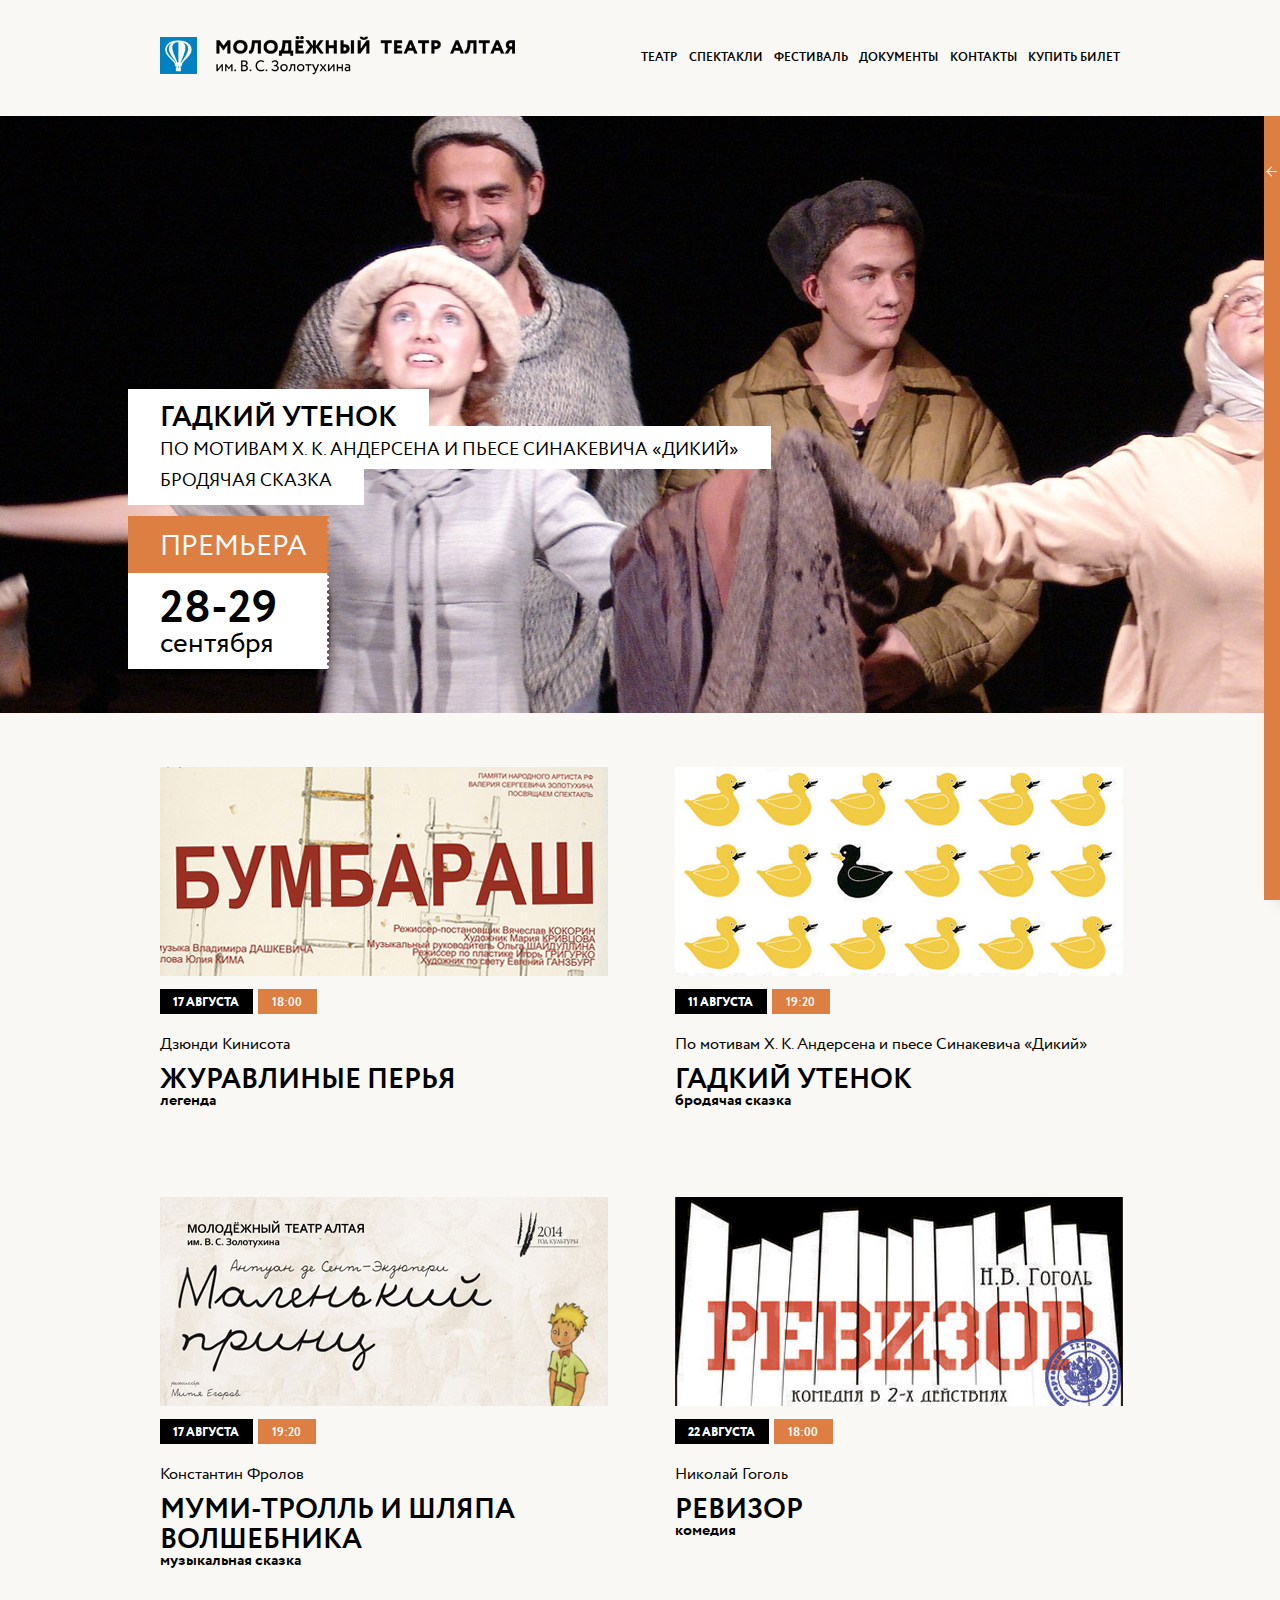
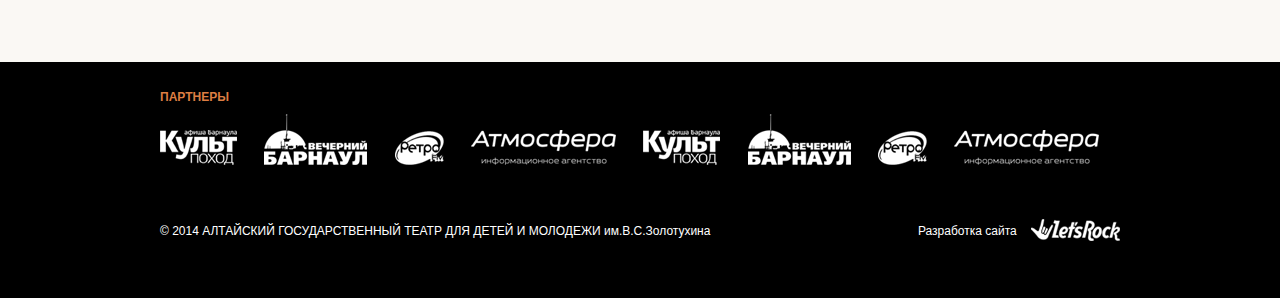
==== index.html @ ebe9d244 "original" ====
﻿<!DOCTYPE html>
<html>
<head>
	<title>Молодежный театр Алтая</title>
	<meta http-equiv="content-type" content="text/html; charset=utf-8">
	<meta name="viewport" content="width=1024, user-scalable=yes">
	<link href="./favicon.ico" rel="shortcut icon" type="image/x-icon">
	<link href="./css/style.css" rel="stylesheet" type="text/css" title="compact">
	<link href="./css/jqueryui.css" rel="stylesheet" type="text/css" title="compact">
	<link href="./css/jscrollpane.css" rel="stylesheet" type="text/css" title="compact">
	<script type="text/javascript" src="./js/jquery.js"></script>
	<script type="text/javascript" src="./js/jqueryui.js"></script>
	<script type="text/javascript" src="./js/jscrollpane.js"></script>
	<script type="text/javascript" src="./js/easing.js"></script>
	<script type="text/javascript" src="./js/mousewheel.js"></script>
	<script type="text/javascript" src="./js/slides.js"></script>
	<script type="text/javascript" src="./js/dynamic.js"></script>
</head>
<body>
	<div class="wrapper">
		<div class="header">
			<div>
				<a href="#" class="logo"><span><img src="./img/logo_icon.png" width="37" height="222" alt=""></span></a>
				<ul>
					<li><a href="#">Театр</a></li>
					<li><a href="#">Спектакли</a></li>
					<li><a href="#">Фестиваль</a></li>
					<li><a href="#">Документы</a></li>
					<li><a href="#">Контакты</a></li>
					<li><a href="#">Купить билет</a></li>
				</ul>
			</div>
		</div>
		<div class="introduction">
			<a href="#"></a>
			<div>
				<img src="./pic/introduction.jpg" width="1920" height="597" alt="">
				<div class="title">
					<h1>Гадкий утенок</h1>
					<h3>По мотивам Х. К. Андерсена и пьесе Синакевича «Дикий»</h3>
					<p>Бродячая сказка</p>
				</div>
				<div class="data">
					<h6>Премьера</h6>
					<h2>28-29 <span>сентября</span></h2>
				</div>
			</div>
		</div>
		<div class="list">
			<div>
				<div class="cover">
					<a href="#"><img src="./pic/list1.jpg" width="448" height="209" alt=""></a>
				</div>
				<h6><strong>17 августа</strong> <span>18:00</span></h6>
				<div class="title">
					<a href="#">
						<h5>Дзюнди Кинисота</h5>
						<h2>Журавлиные перья</h2>
						<p>легенда</p>
					</a>
				</div>
			</div>
			<div>
				<div class="cover">
					<a href="#"><img src="./pic/list2.jpg" width="448" height="209" alt=""></a>
				</div>
				<h6><strong>11 августа</strong> <span>19:20</span></h6>
				<div class="title">
					<a href="#">
						<h5>По мотивам Х. К. Андерсена и пьесе Синакевича «Дикий»</h5>
						<h2>Гадкий утенок</h2>
						<p>бродячая сказка</p>
					</a>
				</div>
			</div>
			<div>
				<div class="cover">
					<a href="#"><img src="./pic/list3.jpg" width="448" height="209" alt=""></a>
				</div>
				<h6><strong>17 августа</strong> <span>19:20</span></h6>
				<div class="title">
					<a href="#">
						<h5>Константин Фролов</h5>
						<h2>Муми-тролль и шляпа волшебника</h2>
						<p>музыкальная сказка</p>
					</a>
				</div>
			</div>
			<div>
				<div class="cover">
					<a href="#"><img src="./pic/list4.jpg" width="448" height="209" alt=""></a>
				</div>
				<h6><strong>22 августа</strong> <span>18:00</span></h6>
				<div class="title">
					<a href="#">
						<h5>Николай Гоголь</h5>
						<h2>Ревизор</h2>
						<p>комедия</p>
					</a>
				</div>
			</div>
		</div>
	</div>
	<div class="footer">
		<div>
			<div class="partners">
				<h3>Партнеры</h3>
				<div>
					<div>
						<a href="#"><img src="./pic/partner1.png" width="77" height="70" alt=""></a>
					</div>
					<div>
						<a href="#"><img src="./pic/partner2.png" width="103" height="102" alt=""></a>
					</div>
					<div>
						<a href="#"><img src="./pic/partner3.png" width="49" height="68" alt=""></a>
					</div>
					<div>
						<a href="#"><img src="./pic/partner4.png" width="145" height="70" alt=""></a>
					</div>
					<div>
						<a href="#"><img src="./pic/partner1.png" width="77" height="70" alt=""></a>
					</div>
					<div>
						<a href="#"><img src="./pic/partner2.png" width="103" height="102" alt=""></a>
					</div>
					<div>
						<a href="#"><img src="./pic/partner3.png" width="49" height="68" alt=""></a>
					</div>
					<div>
						<a href="#"><img src="./pic/partner4.png" width="145" height="70" alt=""></a>
					</div>
				</div>
			</div>
			<div class="information">
				<p>© 2014 <span>Алтайский государственный театр для детей и молодежи</span> им.В.С.Золотухина</p>
				<h5>Разработка сайта <a href="http://letsrock.pro" target="_blank"><img src="./img/letsrock_logo.png" width="89" height="22" alt=""></a></h5>
			</div>
		</div>
	</div>
	<div class="panel">
		<div>
			<div>
				<div class="calendar">
					<h2>Афиша</h2>
					<div>
						<div class="date"></div>
						<h5><a href="#">Расписание спектаклей</a></h5>
					</div>
				</div>
				<div class="preview">
					<h2>Новости</h2>
					<div>
						<div>
							<h6>24.08.2014</h6>
							<p>Молодежный театр Алтая возобновляет традицию проведения Фестивалей Речи.</p>
						</div>
						<div>
							<h6>21.08.2014</h6>
							<p>Вышел полный трейлер “50 оттенков серого”.</p>
						</div>
						<div>
							<img src="./pic/preview1.jpg" width="242" height="134" alt="">
							<h6>18.08.2014</h6>
							<p>Молодежный театр Алтая возобновляет традицию проведения Фестивалей Речи.</p>
						</div>
						<div>
							<h6>08.08.2014</h6>
							<p>Вышел полный трейлер “50 оттенков серого”.</p>
						</div>
						<div>
							<img src="./pic/preview2.jpg" width="242" height="134" alt="">
							<h6>08.08.2014</h6>
							<p>Молодежный театр Алтая возобновляет традицию проведения Фестивалей Речи.</p>
						</div>
						<div>
							<h6>07.08.2014</h6>
							<p>Молодежный театр Алтая возобновляет традицию проведения Фестивалей Речи.</p>
						</div>
					</div>
				</div>
			</div>
		</div>
		<button class="archive">Архив новостей</button>
		<div class="news">
			<div>
				<div>
					<h3>Молодежный театр Алтая возобновляет традицию проведения Фестивалей Речи</h3>
					<p>Молодежный театр Алтая возобновляет традицию проведения Фестивалей Речи. Молодежный театр Алтая возобновляет традицию проведения Фестивалей Речи. Молодежный театр Алтая возобновляет традицию проведения Фестивалей Речи. Молодежный театр Алтая возобновляет традицию проведения Фестивалей Речи. Молодежный театр Алтая возобновляет традицию проведения Фестивалей Речи. Молодежный театр Алтая возобновляет традицию проведения Фестивалей Речи. Молодежный театр Алтая возобновляет традицию проведения Фестивалей Речи. Молодежный театр Алтая возобновляет традицию проведения Фестивалей Речи. Молодежный театр Алтая возобновляет традицию проведения Фестивалей Речи.</p>
				</div>
				<div>
					<h3>Молодежный театр Алтая возобновляет традицию проведения Фестивалей Речи</h3>
					<img src="./pic/new1.jpg" width="376" height="111" alt="">
					<p>Молодежный театр Алтая возобновляет традицию проведения Фестивалей Речи. Молодежный театр Алтая возобновляет традицию проведения Фестивалей Речи. Молодежный театр Алтая возобновляет традицию проведения Фестивалей Речи. Молодежный театр Алтая возобновляет традицию проведения Фестивалей Речи. Молодежный театр Алтая возобновляет традицию проведения Фестивалей Речи. Молодежный театр Алтая возобновляет традицию проведения Фестивалей Речи. Молодежный театр Алтая возобновляет традицию проведения Фестивалей Речи. Молодежный театр Алтая возобновляет традицию проведения Фестивалей Речи. Молодежный театр Алтая возобновляет традицию проведения Фестивалей Речи.</p>
				</div>
				<div>
					<h3>Молодежный театр Алтая возобновляет традицию проведения Фестивалей Речи</h3>
					<p>Молодежный театр Алтая возобновляет традицию проведения Фестивалей Речи. Молодежный театр Алтая возобновляет традицию проведения Фестивалей Речи. Молодежный театр Алтая возобновляет традицию проведения Фестивалей Речи. Молодежный театр Алтая возобновляет традицию проведения Фестивалей Речи. Молодежный театр Алтая возобновляет традицию проведения Фестивалей Речи. Молодежный театр Алтая возобновляет традицию проведения Фестивалей Речи. Молодежный театр Алтая возобновляет традицию проведения Фестивалей Речи. Молодежный театр Алтая возобновляет традицию проведения Фестивалей Речи. Молодежный театр Алтая возобновляет традицию проведения Фестивалей Речи.</p>
				</div>
				<div>
					<h3>Молодежный театр Алтая возобновляет традицию проведения Фестивалей Речи</h3>
					<p>Молодежный театр Алтая возобновляет традицию проведения Фестивалей Речи. Молодежный театр Алтая возобновляет традицию проведения Фестивалей Речи. Молодежный театр Алтая возобновляет традицию проведения Фестивалей Речи. Молодежный театр Алтая возобновляет традицию проведения Фестивалей Речи. Молодежный театр Алтая возобновляет традицию проведения Фестивалей Речи. Молодежный театр Алтая возобновляет традицию проведения Фестивалей Речи. Молодежный театр Алтая возобновляет традицию проведения Фестивалей Речи. Молодежный театр Алтая возобновляет традицию проведения Фестивалей Речи. Молодежный театр Алтая возобновляет традицию проведения Фестивалей Речи.</p>
				</div>
				<div>
					<h3>Молодежный театр Алтая возобновляет традицию проведения Фестивалей Речи</h3>
					<p>Молодежный театр Алтая возобновляет традицию проведения Фестивалей Речи. Молодежный театр Алтая возобновляет традицию проведения Фестивалей Речи. Молодежный театр Алтая возобновляет традицию проведения Фестивалей Речи. Молодежный театр Алтая возобновляет традицию проведения Фестивалей Речи. Молодежный театр Алтая возобновляет традицию проведения Фестивалей Речи. Молодежный театр Алтая возобновляет традицию проведения Фестивалей Речи. Молодежный театр Алтая возобновляет традицию проведения Фестивалей Речи. Молодежный театр Алтая возобновляет традицию проведения Фестивалей Речи. Молодежный театр Алтая возобновляет традицию проведения Фестивалей Речи.</p>
				</div>
				<div>
					<h3>Молодежный театр Алтая возобновляет традицию проведения Фестивалей Речи</h3>
					<p>Молодежный театр Алтая возобновляет традицию проведения Фестивалей Речи. Молодежный театр Алтая возобновляет традицию проведения Фестивалей Речи. Молодежный театр Алтая возобновляет традицию проведения Фестивалей Речи. Молодежный театр Алтая возобновляет традицию проведения Фестивалей Речи. Молодежный театр Алтая возобновляет традицию проведения Фестивалей Речи. Молодежный театр Алтая возобновляет традицию проведения Фестивалей Речи. Молодежный театр Алтая возобновляет традицию проведения Фестивалей Речи. Молодежный театр Алтая возобновляет традицию проведения Фестивалей Речи. Молодежный театр Алтая возобновляет традицию проведения Фестивалей Речи.</p>
				</div>
			</div>
		</div>
	</div>
	<span class="control"></span>
	<div class="social">
		<ul>
			<li><a href="#" class="facebook"><img src="./img/facebook_icon.png" width="6" height="14" alt=""></a></li>
			<li><a href="#" class="twitter"><img src="./img/twitter_icon.png" width="13" height="10" alt=""></a></li>
			<li><a href="#" class="odnoklassniki"><img src="./img/odnolkassniki_icon.png" width="9" height="14" alt=""></a></li>
			<li><a href="#" class="vkontakte"><img src="./img/vkontakte_icon.png" width="9" height="11" alt=""></a></li>
		</ul>
	</div>
</body>
</html>
---- css/style.css ----
﻿/* Fonts */

@font-face {
    font-family:'Circe';
    src:url('../fonts/circe.eot');
    src:url('../fonts/circe.eot?#iefix') format('embedded-opentype'),
        url('../fonts/circe.woff') format('woff'),
        url('../fonts/circe.ttf') format('truetype');
    font-weight:normal;
    font-style:normal;
}
@font-face {
    font-family:'Circe';
    src:url('../fonts/circeb.eot');
    src:url('../fonts/circeb.eot?#iefix') format('embedded-opentype'),
        url('../fonts/circeb.woff') format('woff'),
        url('../fonts/circeb.ttf') format('truetype');
    font-weight:bold;
    font-style:normal;
}
@font-face {
    font-family:'Circe';
    src:url('../fonts/circeeb.eot');
    src:url('../fonts/circeeb.eot?#iefix') format('embedded-opentype'),
        url('../fonts/circeeb.woff') format('woff'),
        url('../fonts/circeeb.ttf') format('truetype');
    font-weight:800;
    font-style:normal;
}

/* Default */

html {
	height:100%;
}
body {
	width:100%;
	height:100%;
	color:#000000;
	font-size:12px;
	line-height:16px;
	font-family:'Verdana', sans-serif;
	padding:0;
	margin:0;
	background:#faf8f4;
}
p {
	text-indent:0;
	padding:0;
	margin:0 0 16px;
}
table {
	margin:0 0 16px;
	border-collapse:collapse;
}
table td {
	padding:0;
}
:focus {
	outline:none;
}
img {
	padding:0;
	margin:0;
	border:0;
}
a {
	color:#000000;
	text-decoration:underline;
}
a:hover {
	text-decoration:none;
}
form {
	margin:0;
}
ul {
	margin:0 0 10px 16px;
	padding:0;
}
ul li {
	padding:0;
	list-style:none;
}
ol {
	margin:0 0 10px 18px;
	padding:0;
}
* +html ol {
	padding:0 0 0 5px;
}
ol li {
	padding:0 0 0 16px;
}
input, select, textarea {
	color:#000000;
	font-size:12px;
    font-family:'Verdana', sans-serif;
	padding:0;
	margin:0;
	background:none;
	border:0;
}
textarea {
	overflow:auto;
}
button {
    font-family:'Verdana', sans-serif;
	margin:0;
	border:0;
	-moz-box-shadow:border-box;
	-webkit-box-shadow:border-box;
	box-sizing:border-box;
}
button::-moz-focus-inner {
	padding:0;
	border:0;
}
::-webkit-input-placeholder {
	color:#000000;
}
:-moz-placeholder {
	color:#000000;
}
::-moz-placeholder {
	color:#000000;
}
:-ms-input-placeholder {
	color:#000000;
}
.wrapper {
	position:relative;
	min-width:1000px;
	min-height:100%;
	margin:0 auto;
}

/* Header */

.wide .header > div, .wide .introduction > div, .wide .list, .wide .footer > div {
	padding-right:316px;
}
.header {
	position:relative;
	z-index:200;
	height:116px;
	background:#faf8f4;
}
.header > div {
	position:relative;
	width:1024px;
	height:116px;
	margin:0 auto;
}
.header .logo {
	position:absolute;
	left:32px;
	top:36px;
	display:block;
	width:355px;
	height:39px;
	background:url('../img/logo_bg.png') no-repeat 56px top;
}
.header .logo span {
	overflow:hidden;
	position:absolute;
	left:0;
	top:1px;
	width:37px;
	height:37px;
}
.header .logo span img {
	position:absolute;
	left:0;
	top:0;
}
.header img {
	position:absolute;
	left:32px;
	top:37px;
}
.header ul {
	position:absolute;
	left:432px;
	top:50px;
	width:560px;
	text-align:right;
	white-space:nowrap;
	margin:0;
}
.header ul li {
	display:inline-block;
	font-weight:bold;
	font-family:'Circe', sans-serif;
	text-transform:uppercase;
	vertical-align:top;
	margin:0 0 0 8px;
}
.header ul li a {
	color:#000000;
	text-decoration:none;
	transition:all 0.5s ease-in-out;
	-webkit-transition:all 0.5s ease-in-out;
	-moz-transition:all 0.5s ease-in-out;
	-o-transition:all 0.5s ease-in-out;
}
.header ul li a:hover {
	color:#dd7e43;
}
.introduction {
	overflow:hidden;
	position:relative;
	height:597px;
}
.introduction > a {
	position:absolute;
	left:0;
	top:0;
	width:100%;
	height:597px;
	z-index:10;
}
.introduction  > div {
	position:relative;
	width:1024px;
	height:597px;
	margin:0 auto;
}
.introduction img {
	position:absolute;
	left:-290px;
	top:0;
}
.introduction .title {
	position:absolute;
	left:0;
	top:254px;
	font-family:'Circe', sans-serif;
	text-transform:uppercase;
}
.introduction .title h1 {
	overflow:hidden;
	position:absolute;
	left:0;
	top:0;
	z-index:1;
	display:inline-block;
	max-width:960px;
	font-size:28px;
	line-height:32px;
	white-space:nowrap;
	text-overflow:ellipsis;
	padding:13px 32px 0;
	background:#ffffff;
}
.introduction .title h3 {
	overflow:hidden;
	position:absolute;
	left:0;
	top:38px;
	display:inline-block;
	max-width:960px;
	font-size:18px;
	line-height:22px;
	font-weight:normal;
	white-space:nowrap;
	text-overflow:ellipsis;
	padding:13px 32px 8px;
	background:#ffffff;
}
.introduction .title p {
	overflow:hidden;
	position:absolute;
	left:0;
	top:96px;
	display:inline-block;
	max-width:960px;
	font-size:18px;
	line-height:22px;
	font-weight:normal;
	white-space:nowrap;
	text-overflow:ellipsis;
	padding:4px 32px 13px;
	background:#ffffff;
}
.introduction .data {
	position:absolute;
	left:0;
	top:400px;
	width:201px;
	height:153px;
	font-family:'Circe', sans-serif;
	background:url('../img/introduction_data.png') no-repeat left top;
}
.introduction .data h6 {
	color:#ffffff;
	font-size:28px;
	line-height:32px;
	font-weight:normal;
	text-transform:uppercase;
	padding:15px 24px 10px 32px;
	margin:0;
}
.introduction .data h2 {
	font-size:45px;
	line-height:45px;
	padding:14px 24px 9px 32px;
	margin:0;
}
.introduction .data h2 span {
	display:block;
	font-size:28px;
	line-height:32px;
	font-weight:normal;
	margin:-4px 0 0;
}
.list {
	width:992px;
	padding:54px 0 10px 32px;
	margin:0 auto -5px;
}
.list > div {
	display:inline-block;
	width:448px;
	vertical-align:top;
	margin:0 64px 84px 0;
}
.list > div:nth-child(2n) {
	margin-right:0;
}
.list .cover {
	overflow:hidden;
	position:relative;
	width:448px;
	height:209px;
	margin:0 0 13px;
}
.list .cover img {
	position:absolute;
	left:0;
	top:0;
}
.list h6 {
	color:#ffffff;
	font-size:12px;
	line-height:16px;
	font-family:'Circe', sans-serif;
	text-transform:uppercase;
	white-space:nowrap;
	padding:0;
	margin:0 0 19px;
}
.list h6 strong, .list h6 span {
	display:inline-block;
	vertical-align:top;
	margin:0 -3px 0 5px;
}
.list h6 > *:first-child {
	margin-left:0;
}
.list h6 strong {
	padding:6px 14px 3px 13px;
	background:#000000;
}
.list h6 span {
	padding:6px 15px 3px 14px;
	background:#dd7e43;
}
.list .title {
	font-family:'Circe', sans-serif;
	padding:3px 0;
}
.list .title > a {
	display:block;
	text-decoration:none;
	padding:3px 0;
	margin:-3px 0;
	transition:all 0.5s ease-in-out;
	-webkit-transition:all 0.5s ease-in-out;
	-moz-transition:all 0.5s ease-in-out;
	-o-transition:all 0.5s ease-in-out;
}
.list .title > a:hover {
	color:#dd7e43;
}
.list .title h5 {
	font-size:16px;
	line-height:18px;
	font-weight:normal;
	padding:0;
	margin:0 0 11px;
}
.list .title h2 {
	font-size:28px;
	line-height:30px;
	text-transform:uppercase;
	padding:0;
	margin:0;
}
.list .title p {
	font-size:16px;
	line-height:18px;
	font-weight:bold;
	margin:-3px 0 0;
}

/* Footer */

.clear {
	clear:both;
	overflow:hidden;
}
.footer {
	position:relative;
	background:#000000;
}
.footer > div {
	width:1024px;
	margin:0 auto;
}
.footer .partners {
	padding:28px 32px 30px;
}
.footer .partners h3 {
	color:#dd7e43;
	font-size:12px;
	line-height:15px;
	text-transform:uppercase;
	padding:0;
	margin:0 0 9px;
}
.footer .partners > div {
	white-space:nowrap;
}
.footer .partners > div > div {
	overflow:hidden;
	position:relative;
	display:inline-block;
	vertical-align:top;
	margin:0 24px 0 0;
}
.footer .partners > div > div img {
	position:absolute;
	left:0;
	top:0;
}
.footer .information {
	position:relative;
	height:103px;
	color:#ffffff;
}
.footer .information p {
	position:absolute;
	left:32px;
	top:28px;
	margin:0;
}
.footer .information p span {
	text-transform:uppercase;
}
.footer .information h5 {
	position:absolute;
	right:32px;
	top:28px;
	font-size:12px;
	line-height:16px;
	font-weight:normal;
	padding:0;
	margin:0;
}
.footer .information h5 img {
	display:inline-block;
	vertical-align:top;
	margin:-4px 0 0 11px;
}

/* Fixed */

.panel {
	position:fixed;
	left:100%;
	top:0;
	z-index:100;
	width:794px;
	height:100%;
	margin-left:-314px;
	background:#ffffff;
	-webkit-box-shadow:0 0 15px rgba(0,0,0,0.25);
	-moz-box-shadow:0 0 15px rgba(0,0,0,0.25);
	box-shadow:0 0 15px rgba(0,0,0,0.25);
}
.panel > div:first-child {
	position:relative;
	overflow-y:auto;
	overflow-x:hidden;
	width:314px;
}
.panel > div:first-child .jspPane {
	width:314px !important;
}
.panel .news .jspPane {
	width:449px !important;
}
.panel .archive {
	position:absolute;
	left:0;
	bottom:0;
	z-index:10;
	width:314px;
	color:#ffffff;
	font-size:12px;
	line-height:16px;
	font-weight:bold;
	font-family:'Circe', sans-serif;
	text-align:left;
	text-transform:uppercase;
	cursor:pointer;
	padding:22px 36px 11px 36px;
	margin:0;
	background:rgba(221,126,67,0.85);
	transition:all 0.5s ease-in-out;
	-webkit-transition:all 0.5s ease-in-out;
	-moz-transition:all 0.5s ease-in-out;
	-o-transition:all 0.5s ease-in-out;
}
.panel .archive:hover {
	background:rgba(221,126,67,1);
}
.panel h2 {
	position:relative;
	z-index:5;
	color:#ffffff;
	font-size:28px;
	line-height:30px;
	font-weight:normal;
	text-transform:uppercase;
	padding:29px 72px 29px 36px;
	margin:0 0 2px;
	background:#000000;
}
.panel h2:after {
	content:'';
	position:absolute;
	left:0;
	bottom:-2px;
	width:100%;
	height:2px;
	background:url('../img/panel_h2.png') repeat-x top;
}
.panel .calendar h2 {
	padding-top:37px;
}
.panel .calendar > div {
	position:relative;
	padding:17px 0 1px;
	margin:-2px 0 0;
	background:#dd7e43;
}
.panel .calendar h5 {
	font-size:12px;
	line-height:15px;
	font-weight:normal;
	font-family:'Circe', sans-serif;
	text-transform:uppercase;
	padding:0;
	margin:0 36px 10px;
}
.panel .calendar h5 a {
	text-decoration:none;
	border-bottom:1px solid #b76837;
}
.panel .calendar h5 a:hover {
	border-bottom:1px solid transparent;
}
.panel .preview h2 {
	cursor:pointer;
}
.panel .preview h2:before {
	content:'';
	position:absolute;
	left:257px;
	top:35px;
	width:21px;
	height:21px;
	background:url('../img/panel_preview_icon.png') no-repeat left top;
}
.panel .preview.active h2:before {
	background-position:0 -21px;
}
.panel .preview > div {
	margin:-2px 0 0;
}
.panel .preview > div > div {
	position:relative;
	cursor:pointer;
	background:#ffffff;
	padding:34px 36px 26px;
	transition:all 0.5s ease-in-out;
	-webkit-transition:all 0.5s ease-in-out;
	-moz-transition:all 0.5s ease-in-out;
	-o-transition:all 0.5s ease-in-out;
}
.panel .preview > div > div:after {
	content:'';
	position:absolute;
	left:0;
	bottom:0;
	width:100%;
	height:1px;
	background:#7f7f7f;
}
.panel .preview > div > div:last-child {
	padding-bottom:25px;
}
.panel .preview > div > div:last-child:after {
	display:none;
}
.panel .preview > div > div:hover {
	background:#ededed;
}
.panel .preview > div > div img {
	max-height:100%;
	height:auto;
	margin:0 0 30px;
}
.panel .preview h6 {
	color:#dd7e43;
	font-size:12px;
	line-height:16px;
	font-weight:800;
	font-family:'Circe', sans-serif;
	padding:0;
	margin:0 0 11px;
}
.panel .preview p {
	font-size:14px;
	line-height:17px;
	margin:0 0 11px;
}
.panel .news {
	overflow-y:auto;
	overflow-x:hidden;
	position:absolute;
	left:314px;
	top:0;
	width:449px;
	border-left:1px solid #7f7f7f;
}
.panel .news > div div div div {
	position:relative;
	padding:31px 36px 17px;
}
.panel .news > div div div div:after {
	content:'';
	position:absolute;
	left:0;
	bottom:0;
	width:100%;
	height:1px;
	background:#7f7f7f;
}
.panel .news > div div div div:last-child {
	padding-bottom:16px;
}
.panel .news > div div div div:last-child:after {
	display:none;
}
.panel .news h3 {
	font-size:28px;
	line-height:34px;
	font-family:'Circe', sans-serif;
	text-transform:uppercase;
	padding:0;
	margin:0 0 25px;
}
.panel .news img {
	max-width:100%;
	height:auto;
	margin:10px 0 30px;
}
.panel .news p {
	font-size:14px;
	line-height:17px;
	margin:0 0 17px;
}
.control {
	position:fixed;
	left:100%;
	top:0;
	z-index:300;
	width:16px;
	height:100%;
	cursor:pointer;
	background:#dd7e43;
}
.control:before {
	content:'';
	position:absolute;
	left:2px;
	top:50px;
	width:11px;
	height:11px;
	background:url('../img/control_before.png') no-repeat left top;
}
.control.active:before {
	background-position:0 -11px;
}
.social {
	position:absolute;
	left:100%;
	top:0;
	z-index:300;
	width:314px;
	height:116px;
	margin-left:-314px;
	background:#ffffff;
}
.social ul {
	position:absolute;
	left:35px;
	top:41px;
	margin:0;
}
.social ul li {
	float:left;
	margin:0 0 0 5px;
}
.social ul li:first-child {
	margin-left:0;
}
.social ul li a {
	position:relative;
	display:block;
	width:32px;
	height:33px;
	background:#000000;
	transition:all 0.5s ease-in-out;
	-webkit-transition:all 0.5s ease-in-out;
	-moz-transition:all 0.5s ease-in-out;
	-o-transition:all 0.5s ease-in-out;
}
.social ul li a img {
	position:absolute;
	top:0;
	right:0;
	bottom:0;
	left:0;
	max-width:32px;
	max-height:33px;
	margin:auto;
}
.social ul li a.facebook:hover {
	background:#3c599b;
}
.social ul li a.twitter:hover {
	background:#58ccff;
}
.social ul li a.odnoklassniki:hover {
	background:#f78735;
}
.social ul li a.vkontakte:hover {
	background:#4c75a3;
}
---- css/jqueryui.css ----
/*! jQuery UI - v1.9.2 - 2014-09-09
* http://jqueryui.com
* Includes: jquery.ui.core.css, jquery.ui.datepicker.css
* Copyright 2014 jQuery Foundation and other contributors; Licensed MIT */

/* Layout helpers
----------------------------------*/
.ui-helper-hidden { display: none; }
.ui-helper-hidden-accessible { border: 0; clip: rect(0 0 0 0); height: 1px; margin: -1px; overflow: hidden; padding: 0; position: absolute; width: 1px; }
.ui-helper-reset { margin: 0; padding: 0; border: 0; outline: 0; line-height: 1.3; text-decoration: none; font-size: 100%; list-style: none; }
.ui-helper-clearfix:before, .ui-helper-clearfix:after { content: ""; display: table; }
.ui-helper-clearfix:after { clear: both; }
.ui-helper-clearfix { zoom: 1; }
.ui-helper-zfix { width: 100%; height: 100%; top: 0; left: 0; position: absolute; opacity: 0; filter:Alpha(Opacity=0); }


/* Interaction Cues
----------------------------------*/
.ui-state-disabled { cursor: default !important; }


/* Icons
----------------------------------*/

/* states and images */
.ui-icon { display: block; text-indent: -99999px; overflow: hidden; background-repeat: no-repeat; }


/* Misc visuals
----------------------------------*/

/* Overlays */
.ui-widget-overlay { position: absolute; top: 0; left: 0; width: 100%; height: 100%; }
.ui-datepicker { width: 231px; padding: 0; display: none; margin:0 0 5px 28px; }
.ui-datepicker .ui-datepicker-header { position:relative; padding:.2em 0; }
.ui-datepicker .ui-datepicker-prev, .ui-datepicker .ui-datepicker-next { position:absolute; top: 4px; width: 25px; height: 10px; cursor:pointer; }
.ui-datepicker .ui-datepicker-prev { left:9px; background:url('../img/calendar_prev.png') no-repeat left top; }
.ui-datepicker .ui-datepicker-next { right:9px;  background:url('../img/calendar_next.png') no-repeat left top; }
.ui-datepicker .ui-datepicker-prev span, .ui-datepicker .ui-datepicker-next span { display: block; position: absolute; left: 50%; margin-left: -8px; top: 50%; margin-top: -8px;  }
.ui-datepicker .ui-datepicker-title { margin: 0 30px; color:#000000; text-transform:uppercase; font-size:12px; line-height:15px; font-family:'Circe', sans-serif; text-align: center; }
.ui-datepicker .ui-datepicker-title .ui-datepicker-year { display:none; }
.ui-datepicker .ui-datepicker-title select { font-size:1em; margin:1px 0; }
.ui-datepicker select.ui-datepicker-month-year {width: 100%;}
.ui-datepicker select.ui-datepicker-month, 
.ui-datepicker select.ui-datepicker-year { width: 49%;}
.ui-datepicker table {width: 100%; font-size: .9em; border-collapse: collapse; margin:0 0 .4em; }
.ui-datepicker th { padding: .7em .3em; text-align: center; font-weight: bold; border: 0; display:none;  }
.ui-datepicker td { border: 0; padding: 1px 5px 2px; color:#ffffff; font-size:14px; line-height:17px; }
.ui-datepicker td span, .ui-datepicker td a { display: block; color:#ffffff; padding: 3px 0; width:23px; text-align: center; text-decoration: none; }
.ui-datepicker .ui-datepicker-today a { margin:-3px; border:3px solid #ffffff; }
.ui-datepicker .ui-datepicker-buttonpane { background-image: none; margin: .7em 0 0 0; padding:0 .2em; border-left: 0; border-right: 0; border-bottom: 0; }
.ui-datepicker .ui-datepicker-buttonpane button { float: right; margin: .5em .2em .4em; cursor: pointer; padding: .2em .6em .3em .6em; width:auto; overflow:visible; }
.ui-datepicker .ui-datepicker-buttonpane button.ui-datepicker-current { float:left; }

/* with multiple calendars */
.ui-datepicker.ui-datepicker-multi { width:auto; }
.ui-datepicker-multi .ui-datepicker-group { float:left; }
.ui-datepicker-multi .ui-datepicker-group table { width:95%; margin:0 auto .4em; }
.ui-datepicker-multi-2 .ui-datepicker-group { width:50%; }
.ui-datepicker-multi-3 .ui-datepicker-group { width:33.3%; }
.ui-datepicker-multi-4 .ui-datepicker-group { width:25%; }
.ui-datepicker-multi .ui-datepicker-group-last .ui-datepicker-header { border-left-width:0; }
.ui-datepicker-multi .ui-datepicker-group-middle .ui-datepicker-header { border-left-width:0; }
.ui-datepicker-multi .ui-datepicker-buttonpane { clear:left; }
.ui-datepicker-row-break { clear:both; width:100%; font-size:0em; }

/* RTL support */
.ui-datepicker-rtl { direction: rtl; }
.ui-datepicker-rtl .ui-datepicker-prev { right: 2px; left: auto; }
.ui-datepicker-rtl .ui-datepicker-next { left: 2px; right: auto; }
.ui-datepicker-rtl .ui-datepicker-prev:hover { right: 1px; left: auto; }
.ui-datepicker-rtl .ui-datepicker-next:hover { left: 1px; right: auto; }
.ui-datepicker-rtl .ui-datepicker-buttonpane { clear:right; }
.ui-datepicker-rtl .ui-datepicker-buttonpane button { float: left; }
.ui-datepicker-rtl .ui-datepicker-buttonpane button.ui-datepicker-current { float:right; }
.ui-datepicker-rtl .ui-datepicker-group { float:right; }
.ui-datepicker-rtl .ui-datepicker-group-last .ui-datepicker-header { border-right-width:0; border-left-width:1px; }
.ui-datepicker-rtl .ui-datepicker-group-middle .ui-datepicker-header { border-right-width:0; border-left-width:1px; }

/* IE6 IFRAME FIX (taken from datepicker 1.5.3 */
.ui-datepicker-cover {
    position: absolute; /*must have*/
    z-index: -1; /*must have*/
    filter: mask(); /*must have*/
    top: -4px; /*must have*/
    left: -4px; /*must have*/
    width: 200px; /*must have*/
    height: 200px; /*must have*/
}
---- css/jscrollpane.css ----
/*
 * CSS Styles that are needed by jScrollPane for it to operate correctly.
 *
 * Include this stylesheet in your site or copy and paste the styles below into your stylesheet - jScrollPane
 * may not operate correctly without them.
 */

.jspContainer
{
	overflow: hidden;
	position: relative;
}

.jspPane
{
	position: absolute;
}

.jspVerticalBar
{
	position: absolute;
	top: 0;
	right: 0;
	width: 7px;
	height: 100%;
	background: none;
	z-index:100 !important;
}

.jspHorizontalBar
{
	position: absolute;
	bottom: 0;
	left: 0;
	width: 100%;
	height: 16px;
	background: red;
}

.jspCap
{
	display: none;
}

.jspHorizontalBar .jspCap
{
	float: left;
}

.jspTrack
{
	background: none;
	position: relative;
}

.jspDrag
{
	background: #999999;
	position: relative;
	top: 0;
	left: 0;
	cursor: pointer;
}

.jspHorizontalBar .jspTrack,
.jspHorizontalBar .jspDrag
{
	float: left;
	height: 100%;
}

.jspArrow
{
	background: #50506d;
	text-indent: -20000px;
	display: block;
	cursor: pointer;
	padding: 0;
	margin: 0;
}

.jspArrow.jspDisabled
{
	cursor: default;
	background: #80808d;
}

.jspVerticalBar .jspArrow
{
	height: 16px;
}

.jspHorizontalBar .jspArrow
{
	width: 16px;
	float: left;
	height: 100%;
}

.jspVerticalBar .jspArrow:focus
{
	outline: none;
}

.jspCorner
{
	background: #eeeef4;
	float: left;
	height: 100%;
}

/* Yuk! CSS Hack for IE6 3 pixel bug :( */
* html .jspCorner
{
	margin: 0 -3px 0 0;
}
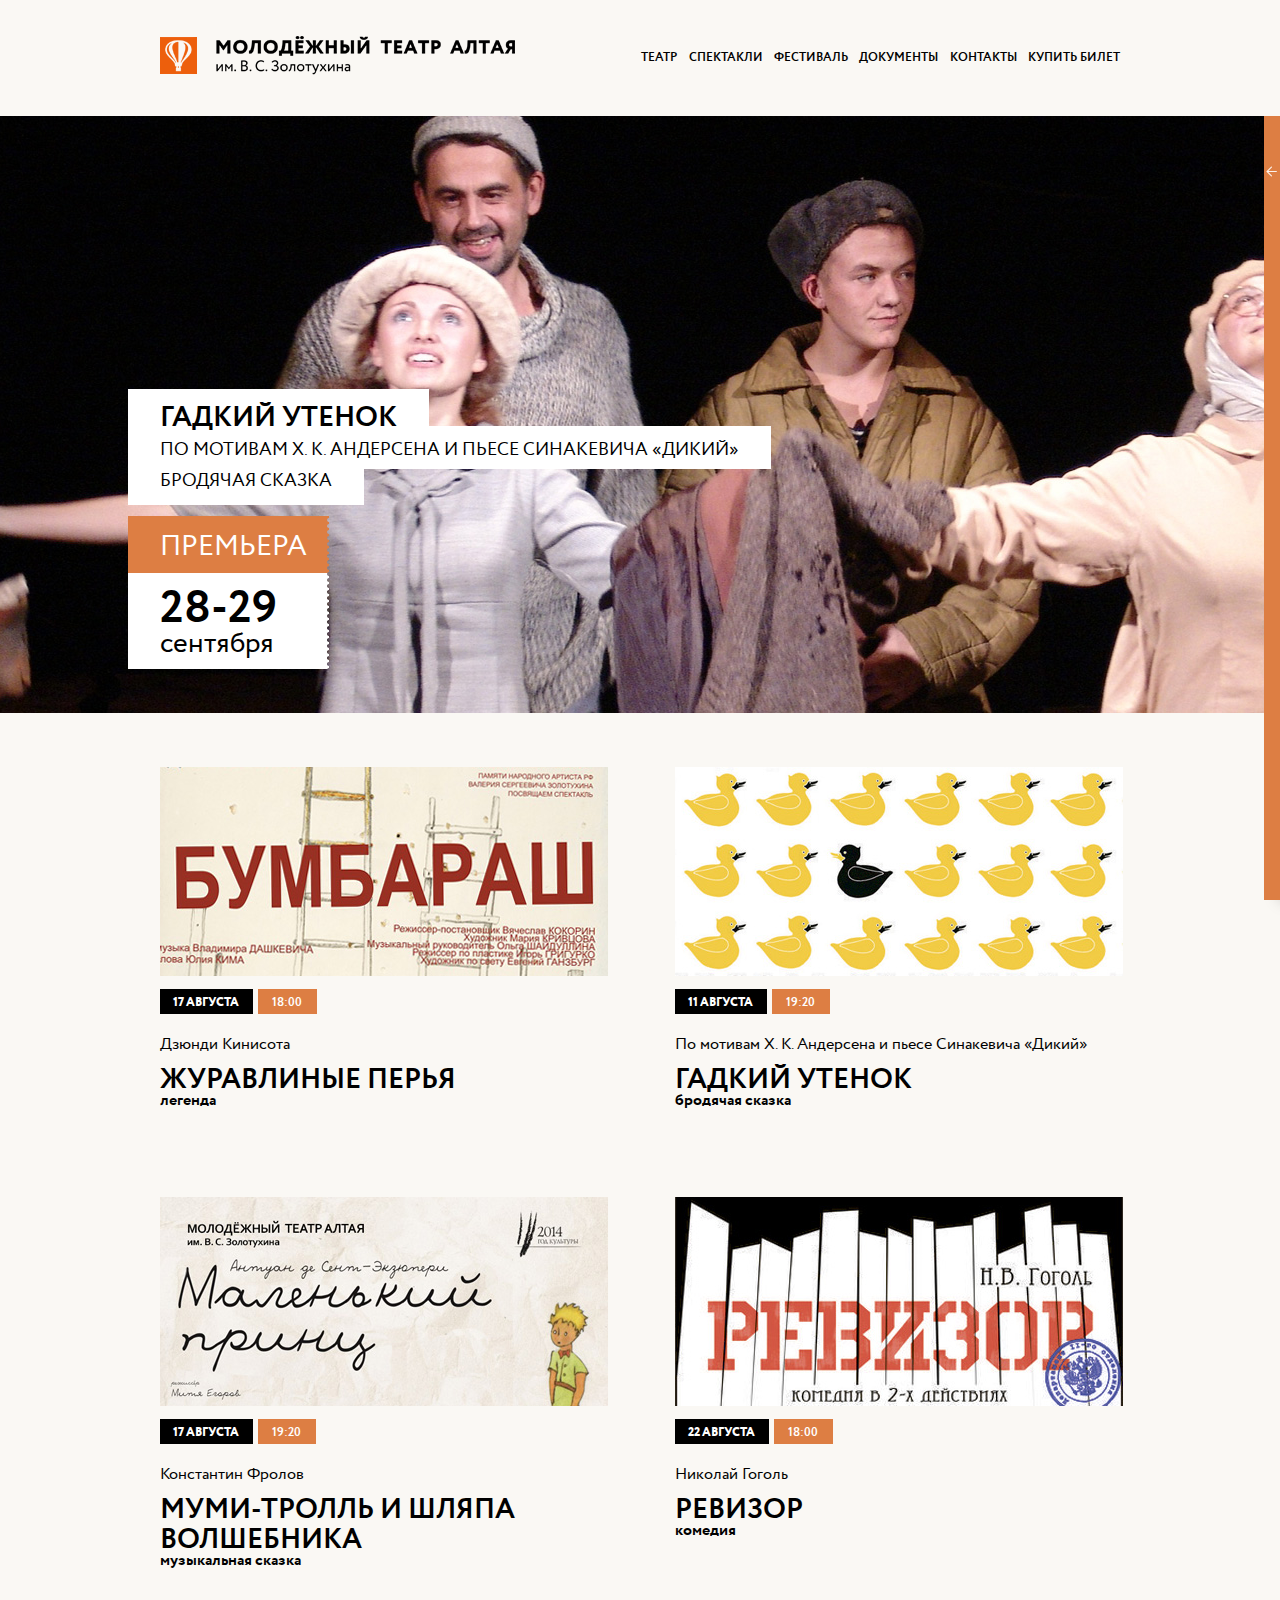
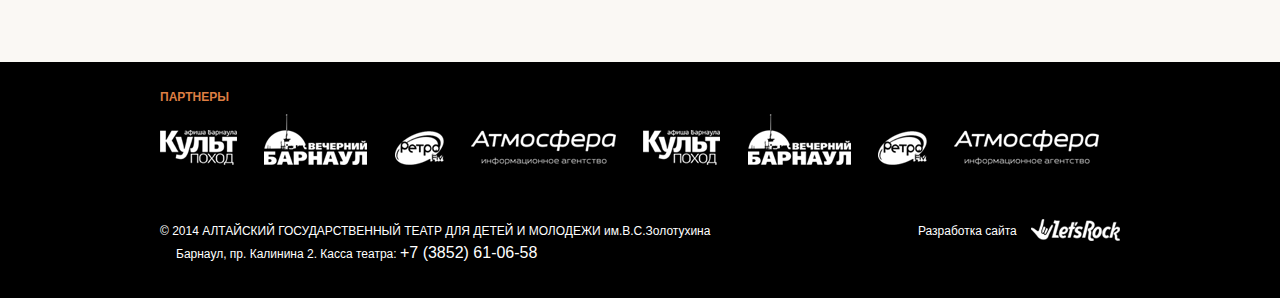
==== commit c7360333: "index update" ====
--- a/index.html
+++ b/index.html
@@ -133,7 +133,7 @@
 				</div>
 			</div>
 			<div class="information">
-				<p>© 2014 <span>Алтайский государственный театр для детей и молодежи</span> им.В.С.Золотухина</p>
+				<p>© 2014 <span>Алтайский государственный театр для детей и молодежи</span> им.В.С.Золотухина <em>Барнаул, пр. Калинина 2. Касса театра: <strong>+7 (3852) 61-06-58</strong></em></p>
 				<h5>Разработка сайта <a href="http://letsrock.pro" target="_blank"><img src="./img/letsrock_logo.png" width="89" height="22" alt=""></a></h5>
 			</div>
 		</div>
@@ -215,10 +215,9 @@
 	<span class="control"></span>
 	<div class="social">
 		<ul>
-			<li><a href="#" class="facebook"><img src="./img/facebook_icon.png" width="6" height="14" alt=""></a></li>
-			<li><a href="#" class="twitter"><img src="./img/twitter_icon.png" width="13" height="10" alt=""></a></li>
-			<li><a href="#" class="odnoklassniki"><img src="./img/odnolkassniki_icon.png" width="9" height="14" alt=""></a></li>
-			<li><a href="#" class="vkontakte"><img src="./img/vkontakte_icon.png" width="9" height="11" alt=""></a></li>
+			<li><a href="#"><img src="./img/facebook_icon.png" width="6" height="14" alt=""></a></li>
+			<li><a href="#"><img src="./img/twitter_icon.png" width="13" height="10" alt=""></a></li>
+			<li><a href="#"><img src="./img/vkontakte_icon.png" width="9" height="11" alt=""></a></li>
 		</ul>
 	</div>
 </body>
--- a/css/style.css
+++ b/css/style.css
@@ -458,6 +458,15 @@
 .footer .information p span {
 	text-transform:uppercase;
 }
+.footer .information p em {
+	display:block;
+	font-style:normal;
+	margin:6px 0 0 16px;
+}
+.footer .information p em strong {
+	font-size:16px;
+	font-weight:normal;
+}
 .footer .information h5 {
 	position:absolute;
 	right:32px;
@@ -739,6 +748,9 @@
 	-moz-transition:all 0.5s ease-in-out;
 	-o-transition:all 0.5s ease-in-out;
 }
+.social ul li a:hover {
+	background:#dd7e43;
+}
 .social ul li a img {
 	position:absolute;
 	top:0;
@@ -748,16 +760,4 @@
 	max-width:32px;
 	max-height:33px;
 	margin:auto;
-}
-.social ul li a.facebook:hover {
-	background:#3c599b;
-}
-.social ul li a.twitter:hover {
-	background:#58ccff;
-}
-.social ul li a.odnoklassniki:hover {
-	background:#f78735;
-}
-.social ul li a.vkontakte:hover {
-	background:#4c75a3;
 }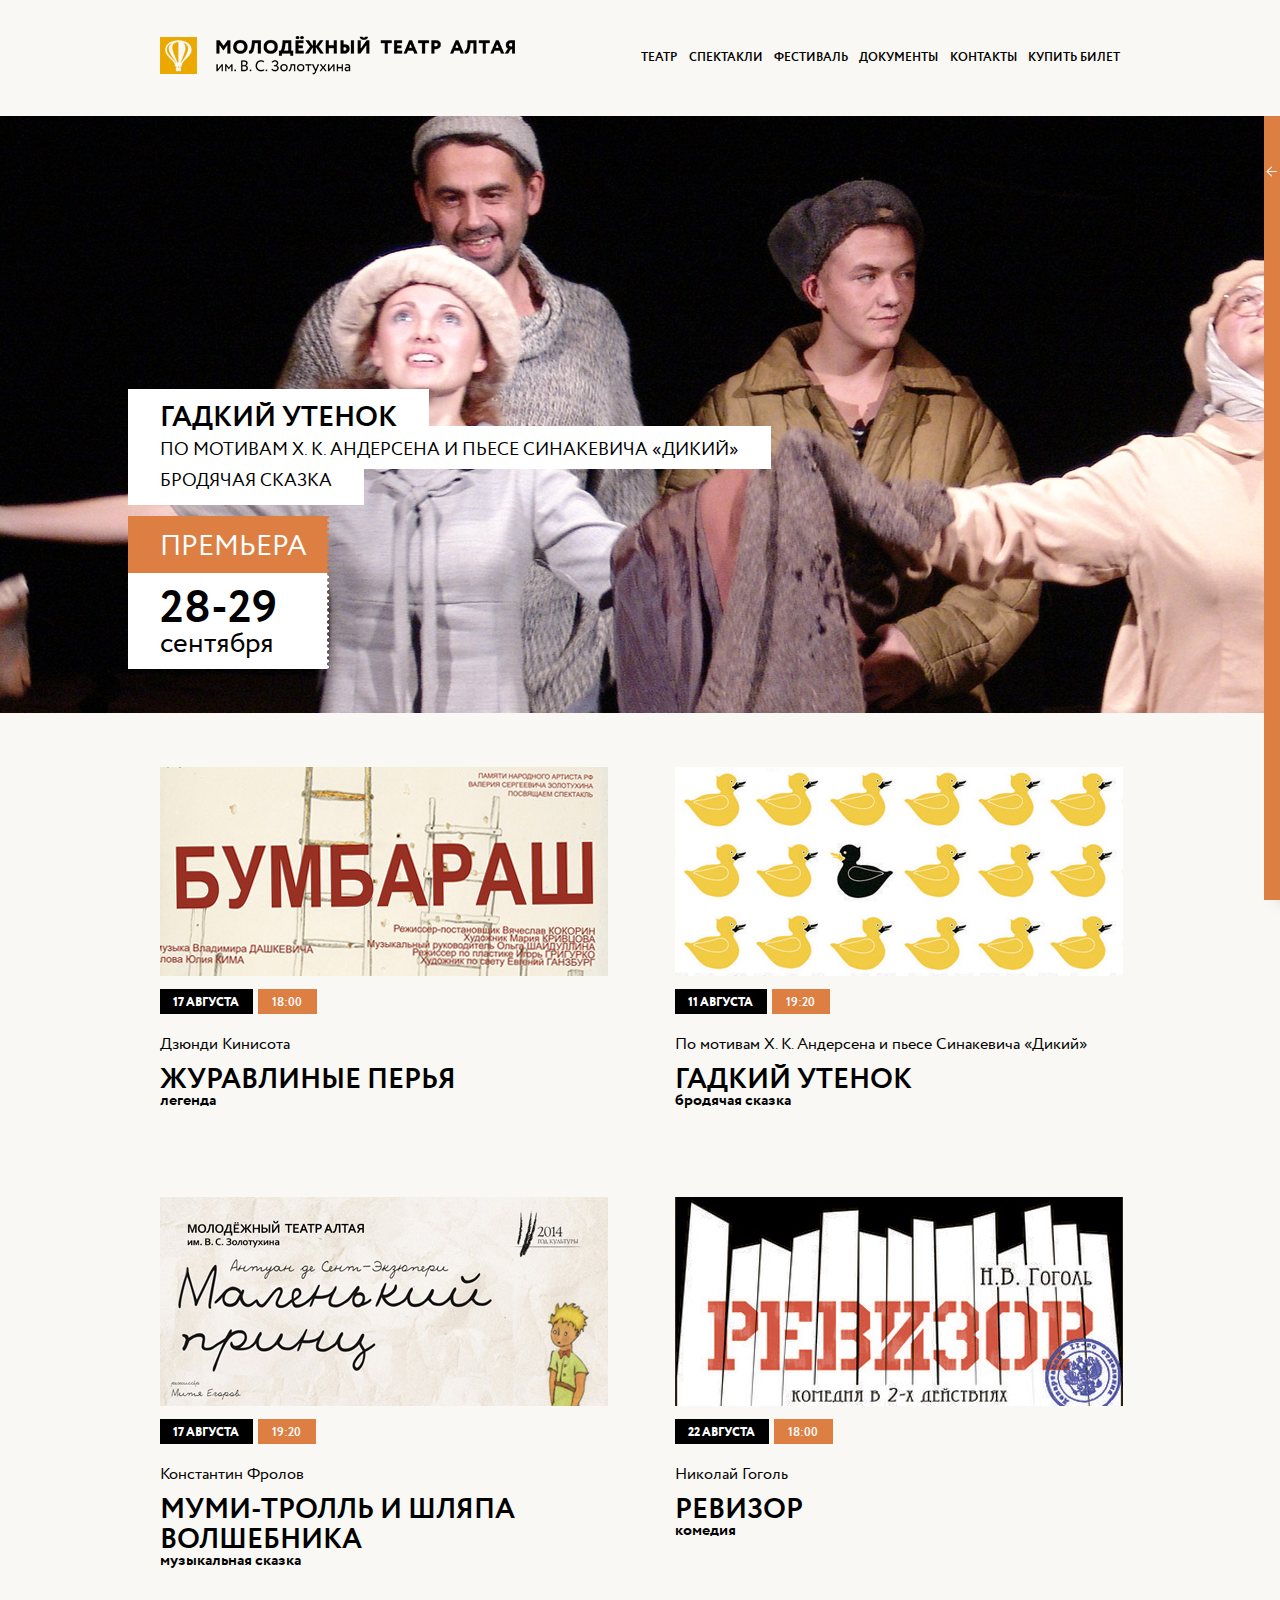
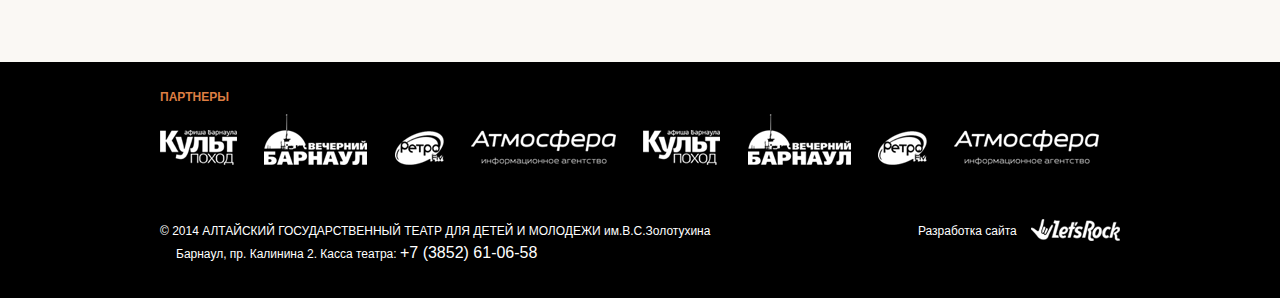
==== commit c2855a96: "datepicker custom date" ====
--- a/index.html
+++ b/index.html
@@ -13,7 +13,6 @@
 	<script type="text/javascript" src="./js/jscrollpane.js"></script>
 	<script type="text/javascript" src="./js/easing.js"></script>
 	<script type="text/javascript" src="./js/mousewheel.js"></script>
-	<script type="text/javascript" src="./js/slides.js"></script>
 	<script type="text/javascript" src="./js/dynamic.js"></script>
 </head>
 <body>
--- a/css/style.css
+++ b/css/style.css
@@ -43,6 +43,7 @@
 	padding:0;
 	margin:0;
 	background:#faf8f4;
+	overflow-x:hidden;
 }
 p {
 	text-indent:0;
@@ -628,7 +629,7 @@
 	background:#ededed;
 }
 .panel .preview > div > div img {
-	max-height:100%;
+	max-width:100%;
 	height:auto;
 	margin:0 0 30px;
 }
@@ -760,4 +761,746 @@
 	max-width:32px;
 	max-height:33px;
 	margin:auto;
+}
+
+/* Inner */
+
+.wide .content .archive, .wide .content .nav ul, .wide .content .documents, .wide .content .text, .wide .content .contacts h1, .wide .content .contacts > ul, .wide .content .ticket, .wide .content .partners, .wide .content .scene, .wide .content .festival {
+	padding-right:348px;
+}
+.content {
+	overflow-x:hidden;
+	background:url('../img/content_bg.png') repeat-x top;
+}
+.content .archive {
+	width:960px;
+	padding:61px 32px 47px;
+	margin:0 auto;
+}
+.content .archive h1 {
+	font-size:28px;
+	line-height:32px;
+	font-family:'Circe', sans-serif;
+	text-transform:uppercase;
+	padding:0;
+	margin:0 0 28px;
+}
+.content .archive h6 {
+	font-size:12px;
+	line-height:16px;
+	font-weight:normal;
+	font-family:'Circe', sans-serif;
+	text-transform:uppercase;
+	padding:0;
+	margin:0 0 32px;
+}
+.content .archive h6 a {
+	color:#000000;
+	padding:0 0 0 42px;
+	text-decoration:none;
+	background:url('../img/back_arrow.png') no-repeat 1px 3px;
+}
+.content .archive h6 a:hover {
+	color:#dd7e43;
+	background-position:1px -13px;
+}
+.content .archive img {
+	margin:0 0 30px -322px;
+}
+.content .archive h5 {
+	font-size:14px;
+	line-height:18px;
+	font-family:'Circe', sans-serif;
+	text-transform:uppercase;
+	padding:0;
+	margin:0 0 30px;
+}
+.content .archive p {
+	font-size:14px;
+	line-height:18px;
+	margin:0 0 18px;
+}
+.content .archive .sked {
+	clear:both;
+	overflow:hidden;
+	margin:0 0 53px;
+}
+.content .archive .sked li {
+	float:left;
+	width:250px;
+	margin:0 0 0 105px;
+}
+.content .archive .sked li:first-child {
+	margin-left:0;
+}
+.content .archive .sked li > div {
+	position:relative;
+	padding:40px 0 29px;
+}
+.content .archive .sked li > div:after {
+	content:'';
+	position:absolute;
+	left:0;
+	bottom:0;
+	width:100%;
+	height:1px;
+	background:#7d7c7a;
+}
+.content .archive .sked li > div a {
+	position:relative;
+	z-index:5;
+	display:block;
+	text-decoration:none;
+	padding:40px 0 29px;
+	margin:-40px 0 -29px;
+}
+.content .archive .sked li > div:first-child, .content .archive .sked li > div:first-child a {
+	padding-top:0;
+}
+.content .archive .sked li > div:first-child a {
+	margin-top:0;
+}
+.content .archive .sked li > div img {
+	margin:2px 0 30px;
+}
+.content .archive .sked li > div h6 {
+	color:#dd7e43;
+	font-size:12px;
+	line-height:16px;
+	font-weight:800;
+	font-family:'Circe', sans-serif;
+	padding:0;
+	margin:0 0 11px;
+}
+.content .archive .sked li > div p {
+	font-size:14px;
+	line-height:17px;
+	margin:0 0 11px;
+}
+.content .archive .navigation {
+	text-align:center;
+	margin:-8px 0 46px;
+}
+.content .archive .navigation ul {
+	display:inline-block;
+	vertical-align:top;
+	padding:0 30px 0 29px;
+	margin:0;
+	background:#ffffff;
+}
+.content .archive .navigation ul li {
+	display:inline-block;
+	font-size:12px;
+	line-height:15px;
+	font-weight:bold;
+	font-family:'Circe', sans-serif;
+	text-transform:uppercase;
+	vertical-align:top;
+	margin:0 -3px 0 0;
+}
+.content .archive .navigation ul li a {
+	display:block;
+	text-decoration:none;
+	padding:14px 12px 13px 11px;
+	transition:all 0.5s ease-in-out;
+	-webkit-transition:all 0.5s ease-in-out;
+	-moz-transition:all 0.5s ease-in-out;
+	-o-transition:all 0.5s ease-in-out;
+}
+.content .archive .navigation ul li a:hover, .content .archive .navigation ul li.active a {
+	color:#dd7e43;
+}
+.content .pagination {
+	clear:both;
+	overflow:hidden;
+	margin:0 0 24px;
+}
+.content .pagination li {
+	float:left;
+	font-size:16px;
+	line-height:19px;
+	font-family:'Circe', sans-serif;
+	font-weight:bold;
+	padding:5px 7px 2px;
+}
+.content .pagination li a {
+	display:block;
+	color:#000000;
+	text-decoration:none;
+	transition:all 0.5s ease-in-out;
+	-webkit-transition:all 0.5s ease-in-out;
+	-moz-transition:all 0.5s ease-in-out;
+	-o-transition:all 0.5s ease-in-out;
+}
+.content .pagination li a:hover {
+	color:#dd7e43;
+}
+.content .pagination li.active {
+	padding:0;
+}
+.content .pagination li.active a {
+	color:#dd7e43;
+	padding:5px 10px 2px;
+	background:#ffffff;
+}
+.content .nav {
+	background:#ffffff url('../img/content_bg.png') repeat-x top;
+}
+.content .nav ul {
+	clear:both;
+	overflow:hidden;
+	width:960px;
+	padding:0 32px;
+	margin:0 auto;
+}
+.content .nav ul li {
+	float:left;
+	font-size:16px;
+	line-height:19px;
+	font-weight:bold;
+	font-family:'Circe', sans-serif;
+}
+.content .nav ul li a {
+	display:block;
+	text-decoration:none;
+	padding:35px 8px 34px;
+	transition:all 0.5s ease-in-out;
+	-webkit-transition:all 0.5s ease-in-out;
+	-moz-transition:all 0.5s ease-in-out;
+	-o-transition:all 0.5s ease-in-out;
+}
+.content .nav ul li a:hover {
+	color:#dd7e43;
+}
+.content .nav ul li.active a {
+	color:#ffffff;
+	background:#dd7e43 url('../img/content_bg.png') repeat-x top;
+}
+.content .documents {
+	width:960px;
+	padding:61px 32px 78px;
+	margin:0 auto;
+}
+.content .documents h1 {
+	font-size:28px;
+	line-height:32px;
+	font-family:'Circe', sans-serif;
+	text-transform:uppercase;
+	padding:0;
+	margin:0 0 45px;
+}
+.content .files {
+	margin:0 0 22px;
+}
+.content .files li {
+	position:relative;
+	font-size:14px;
+	line-height:17px;
+	padding:24px 173px 24px 150px;
+}
+.content .files li:nth-child(2n+1) {
+	background:#f4f1eb;
+}
+.content .files li img {
+	position:absolute;
+	right:908px;
+	top:50%;
+	margin-top:-19px;
+}
+.content .files li button {
+	position:absolute;
+	right:20px;
+	top:50%;
+	width:123px;
+	font-size:16px;
+	line-height:19px;
+	font-weight:bold;
+	font-family:'Circe', sans-serif;
+	text-align:center;
+	text-transform:uppercase;
+	cursor:pointer;
+	padding:7px 10px 6px;
+	margin-top:-17px;
+}
+.content .files li button:hover {
+	color:#ffffff;
+	background:#dd7e43;
+	transition:all 0.5s ease-in-out;
+	-webkit-transition:all 0.5s ease-in-out;
+	-moz-transition:all 0.5s ease-in-out;
+	-o-transition:all 0.5s ease-in-out;
+}
+.content .text {
+	clear:both;
+	overflow:hidden;
+	width:960px;
+	padding:61px 32px 148px;
+	margin:0 auto;
+}
+.content .text h1 {
+	font-size:28px;
+	line-height:32px;
+	font-family:'Circe', sans-serif;
+	text-transform:uppercase;
+	padding:0;
+	margin:0 0 23px;
+}
+.content .text p {
+	font-size:14px;
+	line-height:24px;
+	margin:0 0 24px;
+}
+.content .text > div h6 {
+	color:#666666;
+	font-size:12px;
+	line-height:16px;
+	font-weight:normal;
+	font-style:italic;
+	padding:0;
+	margin:2px 0 0;
+}
+.content .text .left {
+	float:left;
+	margin:6px 18px 18px 0;
+}
+.content .text .right {
+	float:right;
+	margin:6px 0 18px 18px;
+}
+.content .contacts {
+	padding:61px 0 77px;
+	margin:0 auto;
+	overflow-x:hidden;
+}
+.content .contacts h1 {
+	width:960px;
+	font-size:28px;
+	line-height:32px;
+	font-family:'Circe', sans-serif;
+	text-transform:uppercase;
+	padding:0 32px;
+	margin:0 auto 30px;
+}
+.content .contacts .map {
+	margin:0 0 43px;
+}
+.content .contacts > ul {
+	clear:both;
+	overflow:hidden;
+	width:960px;
+	padding:0 32px;
+	margin:0 auto -11px;
+}
+.content .contacts > ul li {
+	float:left;
+	width:390px;
+	margin:0 0 0 180px;
+}
+.content .contacts > ul li:first-child {
+	margin-left:0;
+}
+.content .contacts > ul li h3 {
+	font-size:14px;
+	line-height:17px;
+	font-family:'Circe', sans-serif;
+	text-transform:uppercase;
+	padding:0;
+	margin:0 0 20px;
+}
+.content .contacts > ul li div {
+	font-family:'Circe', sans-serif;
+	margin:0 0 31px;
+}
+.content .contacts > ul li h5 {
+	clear:both;
+	overflow:hidden;
+	font-size:14px;
+	line-height:17px;
+	font-weight:normal;
+	padding:0;
+	margin:0;
+}
+.content .contacts > ul li h5 strong {
+	display:block;
+	float:right;
+	font-size:12px;
+	font-family:'Verdana', sans-serif;
+	margin:0 0 0 6px;
+}
+.content .contacts > ul li p {
+	clear:both;
+	overflow:hidden;
+	font-size:14px;
+	line-height:17px;
+	font-weight:bold;
+	padding:0;
+	margin:0;
+}
+.content .contacts > ul li p span {
+	display:block;
+	float:right;
+	font-size:12px;
+	font-weight:normal;
+	font-family:'Verdana', sans-serif;
+	margin:0 0 0 6px;
+}
+.content .ticket {
+	width:960px;
+	padding:61px 32px 77px;
+	margin:0 auto;
+}
+.content .ticket h1 {
+	font-size:28px;
+	line-height:32px;
+	font-family:'Circe', sans-serif;
+	text-transform:uppercase;
+	padding:0;
+	margin:0 0 24px;
+}
+.content .ticket h2 {
+	font-size:16px;
+	line-height:19px;
+	font-weight:normal;
+	padding:0;
+	margin:0 0 31px;
+}
+.content .ticket h2 span {
+	display:inline-block;
+	padding:22px 20px 24px;
+	background:#ffffff;
+	-webkit-box-shadow:4px 4px 11px rgba(0,0,0,0.15);
+	-moz-box-shadow:4px 4px 11px rgba(0,0,0,0.15);
+	box-shadow:4px 4px 11px rgba(0,0,0,0.15);
+}
+.content .ticket h2 a {
+	color:#dd7e43;
+	font-weight:bold;
+	text-transform:uppercase;
+}
+.content .ticket p {
+	font-size:14px;
+	line-height:18px;
+	margin:0 0 18px;
+}
+.content .ticket p span {
+	font-weight:bold;
+	font-family:'Circe', sans-serif;
+	text-transform:uppercase;
+}
+.content .ticket ul {
+	clear:both;
+	overflow:hidden;
+	margin:45px auto -5px;
+}
+.content .ticket ul li {
+	float:left;
+	width:390px;
+	margin:0 0 0 180px;
+}
+.content .ticket ul li:first-child {
+	margin-left:0;
+}
+.content .ticket ul li h3 {
+	font-size:14px;
+	line-height:17px;
+	font-family:'Circe', sans-serif;
+	text-transform:uppercase;
+	padding:0;
+	margin:0 0 20px;
+}
+.content .ticket ul li h5 {
+	clear:both;
+	overflow:hidden;
+	font-size:12px;
+	line-height:15px;
+	font-weight:normal;
+	padding:0;
+	margin:0;
+	margin:0 0 25px;
+}
+.content .ticket ul li span {
+	display:block;
+	float:right;
+	text-align:right;
+}
+.content .ticket ul li h5 strong {
+	display:block;
+}
+.content .partners {
+	width:960px;
+	padding:61px 32px 77px;
+	margin:0 auto;
+}
+.content .partners h1 {
+	font-size:28px;
+	line-height:32px;
+	font-family:'Circe', sans-serif;
+	text-transform:uppercase;
+	padding:0;
+	margin:0 0 23px;
+}
+.content .partners ul {
+	margin:0 0 29px;
+}
+.content .partners ul li {
+	position:relative;
+	display:inline-block;
+	width:300px;
+	font-size:16px;
+	line-height:19px;
+	font-family:'Circe', sans-serif;
+	font-weight:bold;
+	vertical-align:top;
+	padding:38px 0 38px 170px;
+	margin:0 7px 11px 0;
+}
+.content .partners ul li a {
+	text-decoration:none;
+	transition:all 0.5s ease-in-out;
+	-webkit-transition:all 0.5s ease-in-out;
+	-moz-transition:all 0.5s ease-in-out;
+	-o-transition:all 0.5s ease-in-out;
+}
+.content .partners ul li a:hover {
+	color:#dd7e43;
+	text-decoration:none;
+}
+.content .partners ul li div {
+	position:absolute;
+	left:0;
+	top:50%;
+	width:160px;
+	height:80px;
+	margin-top:-40px;
+}
+.content .partners ul li div img {
+	position:absolute;
+	top:0;
+	right:0;
+	bottom:0;
+	left:0;
+	max-width:160px;
+	max-height:80px;
+	margin:auto;
+}
+.content .scene {
+	width:960px;
+	padding:74px 32px 59px;
+	margin:0 auto;
+}
+.content .scene h1 {
+	font-size:28px;
+	line-height:32px;
+	font-family:'Circe', sans-serif;
+	text-transform:uppercase;
+	padding:0;
+	margin:-13px 0 18px;
+}
+.content .scene h6 {
+	font-size:12px;
+	line-height:16px;
+	font-weight:normal;
+	font-family:'Circe', sans-serif;
+	text-transform:uppercase;
+	padding:0;
+	margin:0 0 33px;
+}
+.content .scene h6 a {
+	color:#000000;
+	padding:0 0 0 42px;
+	text-decoration:none;
+	background:url('../img/back_arrow.png') no-repeat 1px 3px;
+}
+.content .scene h6 a:hover {
+	color:#dd7e43;
+	background-position:1px -13px;
+}
+.content .scene h6.next a {
+	padding:0 41px 0 0;
+	background:url('../img/next_arrow.png') no-repeat right 3px;
+}
+.content .scene h6.next a:hover {
+	background:url('../img/next_arrow.png') no-repeat right -13px;
+}
+.content .scene > div {
+	clear:both;
+	overflow:hidden;
+}
+.content .scene .visual {
+	float:left;
+	width:448px;
+}
+.content .scene .visual > div {
+	margin:0 0 36px;
+}
+.content .scene .visual > div img {
+	margin:0 0 -4px;
+}
+.content .scene .visual > div h5 {
+	font-size:14px;
+	line-height:17px;
+	text-align:center;
+	font-family:'Circe', sans-serif;
+	text-transform:uppercase;
+	padding:0;
+	margin:0 0 18px;
+}
+.content .scene .visual > div a.video {
+	position:relative;
+	display:block;
+}
+.content .scene .visual > div a.video:after {
+	content:'';
+	position:absolute;
+	left:0;
+	top:0;
+	width:100%;
+	height:100%;
+	background:rgba(0,0,0,0.2) url('../img/play_icon.png') no-repeat center center;
+	transition:all 0.5s ease-in-out;
+	-webkit-transition:all 0.5s ease-in-out;
+	-moz-transition:all 0.5s ease-in-out;
+	-o-transition:all 0.5s ease-in-out;
+}
+.content .scene .visual > div a.video:hover:after {
+	background-color:rgba(0,0,0,0.4);
+}
+.content .scene .information {
+	float:right;
+	width:460px;
+	margin:-4px 0 0;
+}
+.content .scene .information p {
+	font-size:14px;
+	line-height:18px;
+	margin:0 0 18px;
+}
+.content .scene .information .title {
+	margin:0 0 26px;
+}
+.content .scene .information .title h5 {
+	font-size:14px;
+	line-height:17px;
+	font-weight:normal;
+	padding:0;
+	margin:0 0 13px;
+}
+.content .scene .information .title h1 {
+	font-size:28px;
+	line-height:30px;
+	text-transform:uppercase;
+	padding:0;
+	margin:0;
+}
+.content .scene .information .title p {
+	font-size:14px;
+	line-height:17px;
+	margin:-1px 0 0;
+}
+.content .scene .information h4 {
+	font-size:14px;
+	line-height:18px;
+	font-weight:normal;
+	padding:0;
+	margin:0;
+}
+.content .scene .data {
+	width:322px;
+	padding:5px 0 6px;
+	margin:26px 0 26px;
+	background:url('../img/scene_data.png') repeat-y left;
+}
+.content .scene .data p {
+	color:#ffffff;
+	font-size:12px;
+	line-height:15px;
+	margin:0 18px 0 10px;
+}
+.content .scene ul {
+	margin:26px 0 18px;
+}
+.content .scene ul li {
+	position:relative;
+	font-size:12px;
+	line-height:15px;
+	padding:8px 0 10px 58px;
+	margin:0 0 7px;
+}
+.content .scene ul li:before {
+	content:'';
+	position:absolute;
+	left:0;
+	top:0;
+	width:33px;
+	height:33px;
+	background:#dd7e43;
+}
+.content .scene .large {
+	margin:59px 0 -63px -322px;
+}
+.content .scene .controls {
+	position:relative;
+	text-align:center;
+	margin:0 0 55px;
+}
+.content .scene .controls h6 {
+	position:absolute;
+	top:10px;
+}
+.content .scene .controls .prev {
+	left:0;
+}
+.content .scene .controls .next {
+	right:0;
+}
+.content .scene .controls button {
+	display:inline-block;
+	width:178px;
+	font-size:16px;
+	line-height:19px;
+	font-weight:bold;
+	font-family:'Circe', sans-serif;
+	text-align:center;
+	text-transform:uppercase;
+	cursor:pointer;
+	padding:8px 10px 5px;
+}
+.content .scene .controls button:hover {
+	color:#ffffff;
+	background:#dd7e43;
+	transition:all 0.5s ease-in-out;
+	-webkit-transition:all 0.5s ease-in-out;
+	-moz-transition:all 0.5s ease-in-out;
+	-o-transition:all 0.5s ease-in-out;
+}
+.scene .list {
+	padding:0 !important;
+	margin-bottom:-45px;
+}
+.scene .list > div {
+	margin-bottom:79px;
+}
+.scene .list .title p {
+	font-weight:normal;
+}
+.content .festival {
+	width:960px;
+	padding:61px 32px 78px;
+	margin:0 auto;
+}
+.content .festival h1 {
+	font-size:28px;
+	line-height:32px;
+	font-family:'Circe', sans-serif;
+	text-transform:uppercase;
+	padding:0;
+	margin:0 0 26px;
+}
+.content .festival p {
+	font-size:14px;
+	line-height:18px;
+	margin:0 0 18px;
+}
+.content .festival .files {
+	margin-top:49px;
 }--- a/css/jqueryui.css
+++ b/css/jqueryui.css
@@ -47,7 +47,7 @@
 .ui-datepicker th { padding: .7em .3em; text-align: center; font-weight: bold; border: 0; display:none;  }
 .ui-datepicker td { border: 0; padding: 1px 5px 2px; color:#ffffff; font-size:14px; line-height:17px; }
 .ui-datepicker td span, .ui-datepicker td a { display: block; color:#ffffff; padding: 3px 0; width:23px; text-align: center; text-decoration: none; }
-.ui-datepicker .ui-datepicker-today a { margin:-3px; border:3px solid #ffffff; }
+.ui-datepicker .ui-datepicker-today a { position:relative; z-index:10; margin:-3px; border:3px solid #ffffff; }
 .ui-datepicker .ui-datepicker-buttonpane { background-image: none; margin: .7em 0 0 0; padding:0 .2em; border-left: 0; border-right: 0; border-bottom: 0; }
 .ui-datepicker .ui-datepicker-buttonpane button { float: right; margin: .5em .2em .4em; cursor: pointer; padding: .2em .6em .3em .6em; width:auto; overflow:visible; }
 .ui-datepicker .ui-datepicker-buttonpane button.ui-datepicker-current { float:left; }
@@ -86,4 +86,9 @@
     left: -4px; /*must have*/
     width: 200px; /*must have*/
     height: 200px; /*must have*/
+}
+.ui-state-custom {
+	margin:-3px;
+    background:#000000;
+	border:3px solid #000000;
 }